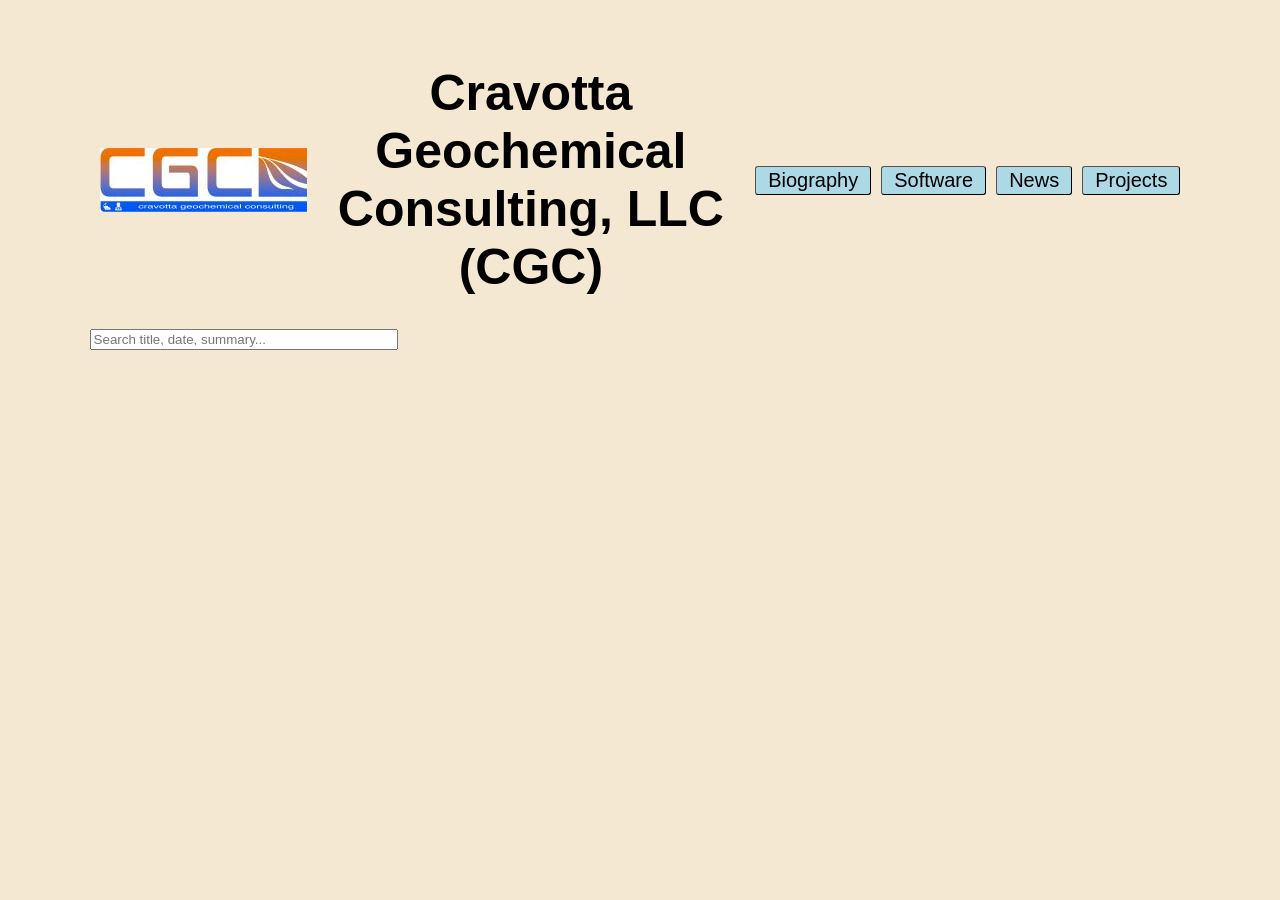
==== news.html @ f7ab7680 "Update news.html" ====
<!DOCTYPE html>
<html lang="en">
<head>
    <meta charset="UTF-8">
    <meta name="viewport" content="width=device-width, initial-scale=1.0">
    <title>News</title>
    <link rel="stylesheet" href="static/style.css">
    <script src="https://cdn.sheetjs.com/xlsx-latest/package/dist/xlsx.full.min.js"></script>
</head>

<body>
    <header class="header">
        <div>
            <h1 class="center title">Cravotta Geochemical Consulting, LLC (CGC)</h1>
        </div>
        <div class="pages">
            <a href="index.html" class="button">Biography</a>
            <a href="software.html" class="button">Software</a>
            <a href="news.html" class="button">News</a>
            <a href="projects.html" class="button">Projects</a>
        </div>
        <img src='static/logo.jpg' class="logo" alt="Logo">
    </header>

    <input
        type="text"
        id="search"
        placeholder="Search title, date, summary..."
        style="margin-bottom: 16px; width: 300px;"
    >
        <div id="container"></div>
    
    <script>
        let allRows = [];
        
        fetch("static/Cravotta_biblio.xlsx")
        .then(response => response.arrayBuffer())
        .then(data => {
            const workbook = XLSX.read(data, { type: "array" });

            const sheetName = "CGC_news";
            const sheet = workbook.Sheets[sheetName];

            allRows = XLSX.utils.sheet_to_json(sheet).filter(r => r.Title);
            console.log("Filtered rows:", allRows);
            render(allRows);
        });
        
        
        document.getElementById("search").addEventListener("input", function () {
            const words = this.value.toLowerCase().split(/\s+/).filter(Boolean);
        
            const filtered = allRows.filter(row => {
                const searchableText = `
                ${row.Title}
                ${row.Date}
                ${row.Keywords}
                ${row.Authors}
                ${row.Publisher}
                ${row.Link}
                `.toLowerCase();
        
                return words.every(word => searchableText.includes(word));
            });
        
            render(filtered);
        });
        
        
        function render(rows) {
            const container = document.getElementById("container");
            container.innerHTML = "";
        
            rows.forEach(row => {
                const card = document.createElement("div");
                card.className = "card";
        
                const title = document.createElement("div");
                title.className = "projecttitle";
                title.textContent = row.Title;
        
                const date = document.createElement("div");
                date.className = "date";
                date.textContent = row.Date;
        
                const summary = document.createElement("div");
                summary.className = "summary";
                summary.textContent = row.Summary;
        
                const authors = document.createElement("div");
                authors.className = "authors";
                authors.textContent = "Authors: " + row.Authors;
        
                const publisher = document.createElement("div");
                publisher.className = "publisher";
                publisher.textContent = "By: " + row.Publisher;

                const link = document.createElement("a");
                link.className = "link";
                link.href = row.Link;
                link.textContent = "Read more";
                link.target = "_blank";
        
                card.appendChild(title);
                card.appendChild(date);
                card.appendChild(summary);
                card.appendChild(authors);
                card.appendChild(publisher);
                card.appendChild(link);
        
                container.appendChild(card);
            });
        }
    </script>


</body>
---- static/style.css ----
.center {
  margin:auto;
  text-align: center;
}

.pages {
  margin:auto;
  text-align: center;
}

body{
  margin-top: 5%;
  background-color: rgb(244, 232, 210);
  margin-left: 7%;
  margin-right: 7%;
  font-family: Public Sans Web, -apple-system, BlinkMacSystemFont, Segoe UI, Roboto, Helvetica, Arial, sans-serif, Apple Color Emoji, Segoe UI Emoji, Segoe UI Symbol;

}


.header {
  display: grid;
  grid-template-columns: auto 1fr auto; /* logo | title | buttons */
  grid-template-rows: auto;
  align-items: center;
  gap: 10px;
  margin: 0 auto;
  margin-bottom: 3%;
  padding: 0 10px;
}

/* ----- Logo ----- */
.logo {
  grid-column: 1;
  grid-row: 1;
  max-height: 120px;        /* large screens */
  width: auto;
}

/* ----- Title ----- */
.title {
  grid-column: 2;
  grid-row: 1;
  font-size: clamp(24px, 5vw, 50px); /* scales with screen */
  font-weight: bold;
  max-width: 600px;          /* prevents overflowing */
  margin: 0 auto;
  text-align: center;
  word-break: break-word;     /* wrap long titles */
}

/* ----- Buttons ----- */
.pages {
  grid-column: 3;
  grid-row: 1;
  display: flex;
  gap: 10px;
  justify-content: flex-end;
}


a.button {
  padding: 2px 12px;
  border: 1px outset buttonborder;
  border-radius: 3px;
  color: buttontext;
  background-color: buttonface;
  text-decoration: none;
  font-size: 20px;
  /* margin-left: .5%;
  margin-right: .5%; */
  background-color: lightblue;
  font-family: Public Sans Web, -apple-system, BlinkMacSystemFont, Segoe UI, Roboto, Helvetica, Arial, sans-serif, Apple Color Emoji, Segoe UI Emoji, Segoe UI Symbol;

}

a.button:hover {
  color: black;
  background-color: rgb(104, 149, 163);
  border-color: rgb(104, 149, 163);
  transition: 0.35s;
}


.profile {
  width: 75%;
  margin-top: 5%;
}

.twosections {
  display: flex;
}

#col1 {
  flex: 1;
  align-items: center;
}

#col2 {
  flex: 3;
}

.bottom {
  margin-left: 10%;
}



.card {
  /* border: 1px solid #ccc; */
  padding: 40px;
  margin-bottom: 0px;
  max-width: 1000px;
  align-items: center;
}

.projecttitle {
  font-size: 30px;
  font-weight: 600;
}

.date {
  color: #666;
  font-size: 0.9em;
}

.summary {
  margin-top: 8px;
  margin-bottom: 8px;
}

.authors {
  font-size: 1em;
  color: #666;
  margin-bottom: 8px;
}

.publisher {
  font-size: 1em;
  color: #666;
  margin-bottom: 8px;
}

.link {
  font-size: 1em;
  color: #666;
  margin-bottom: 8px;
}



.topic {
  font-size: 30px;
  font-weight: 600;
}

.year {
  color: #666;
  font-size: 0.9em;
}

.role {
  font-size: 1em;
  color: #666;
  margin-bottom: 8px;
}

.client {
  font-size: 1em;
  color: #666;
  margin-bottom: 8px;
}


/* ----- Responsive for Small Screens ----- */
@media (max-width: 768px) {
  .header {
    grid-template-columns: 1fr;  /* single column */
    grid-template-rows: auto auto auto;
    text-align: center;
  }

  .logo {
    grid-column: 1;
    grid-row: 1;
    max-height: 80px;          /* shrink logo on mobile */
    margin: 0 auto;
  }

  .title {
    grid-column: 1;
    grid-row: 2;
    font-size: clamp(20px, 8vw, 40px); /* smaller max for mobile */
  }

  .pages {
    grid-column: 1;
    grid-row: 3;
    justify-content: center;    /* center buttons */
  }
}
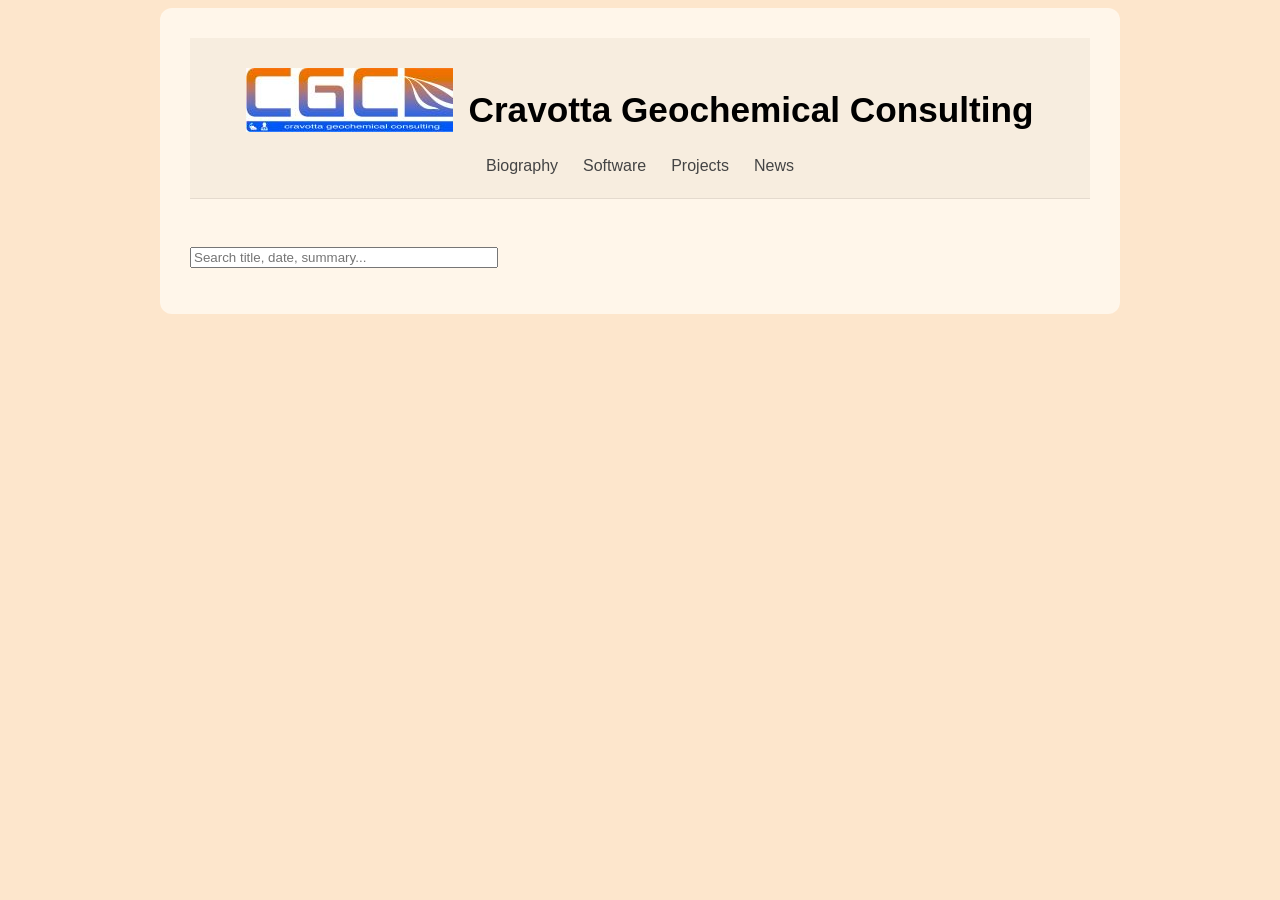
==== commit b69f1199: "style updates" ====
--- a/news.html
+++ b/news.html
@@ -8,110 +8,106 @@
     <script src="https://cdn.sheetjs.com/xlsx-latest/package/dist/xlsx.full.min.js"></script>
 </head>
 
-<body>
-    <header class="header">
-        <div>
-            <h1 class="center title">Cravotta Geochemical Consulting, LLC (CGC)</h1>
-        </div>
-        <div class="pages">
-            <a href="index.html" class="button">Biography</a>
-            <a href="software.html" class="button">Software</a>
-            <a href="news.html" class="button">News</a>
-            <a href="projects.html" class="button">Projects</a>
-        </div>
-        <img src='static/logo.jpg' class="logo" alt="Logo">
-    </header>
+<main>
+    <body>
+        <header class="header">
+            <div class="title-area">
+                <img src="static/logo.jpg" class="logo">
+                <h1>Cravotta Geochemical Consulting</h1>
+            </div>
+        
+            <nav>
+                <a href="index.html">Biography</a>
+                <a href="software.html">Software</a>
+                <a href="projects.html">Projects</a>
+                <a href="news.html">News</a>
+            </nav>
+        </header>
 
-    <input
-        type="text"
-        id="search"
-        placeholder="Search title, date, summary..."
-        style="margin-bottom: 16px; width: 300px;"
-    >
-        <div id="container"></div>
-    
-    <script>
-        let allRows = [];
+        <input
+            type="text"
+            id="search"
+            placeholder="Search title, date, summary..."
+            style="margin-bottom: 16px; width: 300px;"
+        >
+            <div id="container"></div>
         
-        fetch("static/Cravotta_biblio.xlsx")
-        .then(response => response.arrayBuffer())
-        .then(data => {
-            const workbook = XLSX.read(data, { type: "array" });
+        <script>
+            let allRows = [];
+            
+            fetch("static/Cravotta_biblio.xlsx")
+            .then(response => response.arrayBuffer())
+            .then(data => {
+                const workbook = XLSX.read(data, { type: "array" });
 
-            const sheetName = "CGC_news";
-            const sheet = workbook.Sheets[sheetName];
+                // choose sheet by name
+                const sheetName = "CGC_news";   // ← change this to your sheet tab name
+                const sheet = workbook.Sheets[sheetName];
 
-            allRows = XLSX.utils.sheet_to_json(sheet).filter(r => r.Title);
-            console.log("Filtered rows:", allRows);
-            render(allRows);
-        });
-        
-        
-        document.getElementById("search").addEventListener("input", function () {
-            const words = this.value.toLowerCase().split(/\s+/).filter(Boolean);
-        
-            const filtered = allRows.filter(row => {
-                const searchableText = `
-                ${row.Title}
-                ${row.Date}
-                ${row.Keywords}
-                ${row.Authors}
-                ${row.Publisher}
-                ${row.Link}
-                `.toLowerCase();
-        
-                return words.every(word => searchableText.includes(word));
+                allRows = XLSX.utils.sheet_to_json(sheet).filter(r => r.Title);
+
+                render(allRows);
             });
-        
-            render(filtered);
-        });
-        
-        
-        function render(rows) {
-            const container = document.getElementById("container");
-            container.innerHTML = "";
-        
-            rows.forEach(row => {
-                const card = document.createElement("div");
-                card.className = "card";
-        
-                const title = document.createElement("div");
-                title.className = "projecttitle";
-                title.textContent = row.Title;
-        
-                const date = document.createElement("div");
-                date.className = "date";
-                date.textContent = row.Date;
-        
-                const summary = document.createElement("div");
-                summary.className = "summary";
-                summary.textContent = row.Summary;
-        
-                const authors = document.createElement("div");
-                authors.className = "authors";
-                authors.textContent = "Authors: " + row.Authors;
-        
-                const publisher = document.createElement("div");
-                publisher.className = "publisher";
-                publisher.textContent = "By: " + row.Publisher;
-
-                const link = document.createElement("a");
-                link.className = "link";
-                link.href = row.Link;
-                link.textContent = "Read more";
-                link.target = "_blank";
-        
-                card.appendChild(title);
-                card.appendChild(date);
-                card.appendChild(summary);
-                card.appendChild(authors);
-                card.appendChild(publisher);
-                card.appendChild(link);
-        
-                container.appendChild(card);
+            
+            
+            document.getElementById("search").addEventListener("input", function () {
+                const words = this.value.toLowerCase().split(/\s+/).filter(Boolean);
+            
+                const filtered = allRows.filter(row => {
+                    const searchableText = `
+                    ${row.Title}
+                    ${row.Date}
+                    ${row.Keywords}
+                    ${row.Authors}
+                    ${row.Publisher}
+                    `.toLowerCase();
+            
+                    return words.every(word => searchableText.includes(word));
+                });
+            
+                render(filtered);
             });
-        }
-    </script>
+            
+            
+            function render(rows) {
+                const container = document.getElementById("container");
+                container.innerHTML = "";
+            
+                rows.forEach(row => {
+                    const card = document.createElement("div");
+                    card.className = "card";
+            
+                    const title = document.createElement("div");
+                    title.className = "title";
+                    title.textContent = row.Title;
+            
+                    const date = document.createElement("div");
+                    date.className = "date";
+                    date.textContent = row.Date;
+            
+                    const summary = document.createElement("div");
+                    summary.className = "summary";
+                    summary.textContent = row.Summary;
+            
+                    const authors = document.createElement("div");
+                    authors.className = "authors";
+                    authors.textContent = "Authors: " + row.Authors;
+            
+                    const publisher = document.createElement("div");
+                    publisher.className = "publisher";
+                    publisher.textContent = "By: " + row.Publisher;
+            
+                    card.appendChild(title);
+                    card.appendChild(date);
+                    card.appendChild(summary);
+                    card.appendChild(authors);
+                    card.appendChild(publisher);
+            
+                    container.appendChild(card);
+                });
+            }
+        </script>
 
 
-</body>
+    </body>
+</main>
--- a/static/style.css
+++ b/static/style.css
@@ -7,34 +7,81 @@
   margin:auto;
   text-align: center;
 }
-
-body{
-  margin-top: 5%;
-  background-color: rgb(244, 232, 210);
-  margin-left: 7%;
-  margin-right: 7%;
-  font-family: Public Sans Web, -apple-system, BlinkMacSystemFont, Segoe UI, Roboto, Helvetica, Arial, sans-serif, Apple Color Emoji, Segoe UI Emoji, Segoe UI Symbol;
-
+body {
+  font-family:
+      -apple-system,
+      BlinkMacSystemFont,
+      "Segoe UI",
+      Roboto,
+      Helvetica,
+      Arial,
+      sans-serif;
+
+  line-height: 1.6;
+  background-color: #fde6cc;
+}
+
+h1 {
+  font-size: 2.2rem;
+  margin-bottom: 5px;
+}
+
+h2 {
+  margin-top: 40px;
+}
+
+nav {
+  margin-top: 10px;
+  display: flex;
+  gap: 25px;
+}
+
+nav a {
+  text-decoration: none;
+  font-weight: 500;
+  color: #444;
+}
+
+nav a:hover {
+  color: #cc6600;
 }
 
 
 .header {
-  display: grid;
-  grid-template-columns: auto 1fr auto; /* logo | title | buttons */
-  grid-template-rows: auto;
+  display: flex;
   align-items: center;
-  gap: 10px;
-  margin: 0 auto;
-  margin-bottom: 3%;
-  padding: 0 10px;
+  justify-content: space-between;
+  flex-direction: column;
+  padding: 20px 40px;
+  background-color: #f7eddf;
+  border-bottom: 1px solid rgba(0,0,0,0.08);
+  margin-bottom: 5%;
+}
+
+.title-area {
+  display: flex;
+  align-items: center;
+  gap: 15px;
+}
+
+.title-area h1 {
+  white-space: nowrap;
 }
 
 /* ----- Logo ----- */
 .logo {
   grid-column: 1;
   grid-row: 1;
-  max-height: 120px;        /* large screens */
+  max-height: 120px; 
   width: auto;
+}
+
+main {
+  max-width: 900px;
+  margin: auto;
+  padding: 30px;
+  background-color: #fff6ea;
+  border-radius: 12px;
 }
 
 /* ----- Title ----- */
@@ -82,42 +129,51 @@
 }
 
 
-.profile {
-  width: 75%;
-  margin-top: 5%;
-}
-
-.twosections {
-  display: flex;
-}
-
-#col1 {
-  flex: 1;
-  align-items: center;
-}
-
-#col2 {
-  flex: 3;
-}
-
-.bottom {
-  margin-left: 10%;
+.bio-layout {
+  display: flex;
+  gap: 40px;
+  align-items: flex-start;
+}
+
+.profile-sidebar {
+  width: 340px;
+  text-align: center;
+}
+
+.profile-photo {
+  width: 100%;
+  border-radius: 10px;
+}
+
+.profile-links {
+  margin-top: 15px;
+  display: flex;
+  flex-direction: column;
+  gap: 8px;
+}
+
+.profile-links a {
+  text-decoration: none;
+  font-weight: 500;
+  color: #cc6600;
+}
+
+.bio-text {
+  max-width: 650px;
 }
 
 
 
 .card {
-  /* border: 1px solid #ccc; */
-  padding: 40px;
-  margin-bottom: 0px;
-  max-width: 1000px;
-  align-items: center;
-}
-
-.projecttitle {
-  font-size: 30px;
-  font-weight: 600;
-}
+  background: white;
+  border-radius: 12px;
+  padding: 20px;
+  margin-bottom: 20px;
+  box-shadow: 0 3px 8px rgba(0,0,0,0.05);
+}
+
+
+
 
 .date {
   color: #666;
@@ -141,61 +197,32 @@
   margin-bottom: 8px;
 }
 
-.link {
-  font-size: 1em;
-  color: #666;
-  margin-bottom: 8px;
-}
-
-
-
-.topic {
-  font-size: 30px;
-  font-weight: 600;
-}
-
-.year {
-  color: #666;
-  font-size: 0.9em;
-}
-
-.role {
-  font-size: 1em;
-  color: #666;
-  margin-bottom: 8px;
-}
-
-.client {
-  font-size: 1em;
-  color: #666;
-  margin-bottom: 8px;
-}
-
-
 /* ----- Responsive for Small Screens ----- */
-@media (max-width: 768px) {
+@media (max-width: 700px) {
+
   .header {
-    grid-template-columns: 1fr;  /* single column */
-    grid-template-rows: auto auto auto;
-    text-align: center;
-  }
-
-  .logo {
-    grid-column: 1;
-    grid-row: 1;
-    max-height: 80px;          /* shrink logo on mobile */
-    margin: 0 auto;
-  }
-
-  .title {
-    grid-column: 1;
-    grid-row: 2;
-    font-size: clamp(20px, 8vw, 40px); /* smaller max for mobile */
-  }
-
-  .pages {
-    grid-column: 1;
-    grid-row: 3;
-    justify-content: center;    /* center buttons */
-  }
+      flex-direction: column;
+      align-items: flex-start;
+      gap: 10px;
+  }
+
+  nav {
+      display: flex;
+      flex-wrap: wrap;
+      gap: 10px;
+  }
+
+  .bio-layout {
+    flex-direction: column;
+    align-items: center;
+  }
+
+  .bio-text {
+      text-align: left;
+  }
+
+  .profile-sidebar {
+    width: 220px;
+}
+
 }
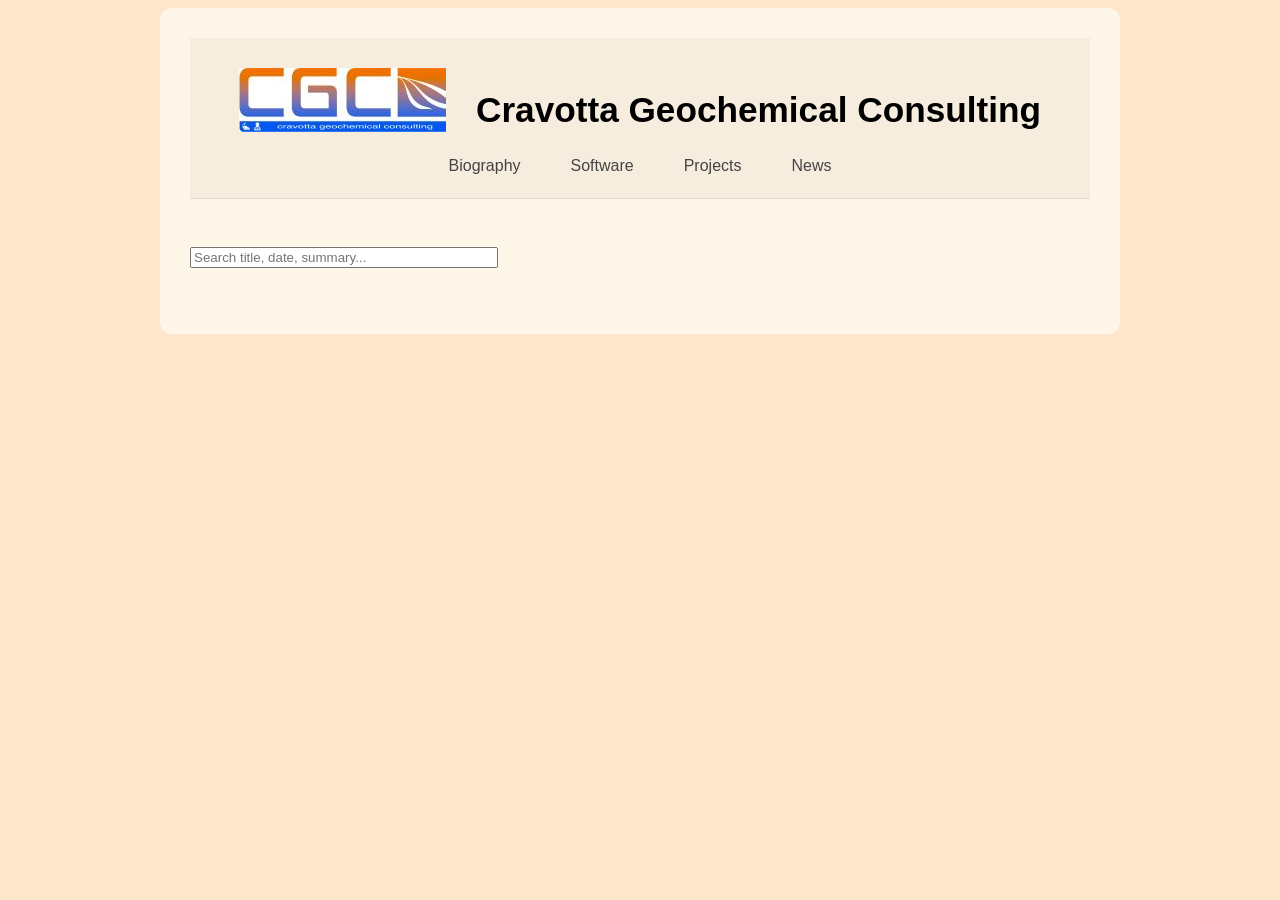
==== commit 2857879c: "news cards" ====
--- a/news.html
+++ b/news.html
@@ -75,10 +75,10 @@
             
                 rows.forEach(row => {
                     const card = document.createElement("div");
-                    card.className = "card";
+                    card.className = "newscard";
             
                     const title = document.createElement("div");
-                    title.className = "title";
+                    title.className = "newstitle";
                     title.textContent = row.Title;
             
                     const date = document.createElement("div");
--- a/static/style.css
+++ b/static/style.css
@@ -33,7 +33,7 @@
 nav {
   margin-top: 10px;
   display: flex;
-  gap: 25px;
+  gap: 50px;
 }
 
 nav a {
@@ -61,7 +61,7 @@
 .title-area {
   display: flex;
   align-items: center;
-  gap: 15px;
+  gap: 30px;
 }
 
 .title-area h1 {
@@ -174,27 +174,48 @@
 
 
 
+#container {
+  display: grid;
+  grid-template-columns: repeat(auto-fit, minmax(280px, 1fr));
+  gap: 18px;
+  margin-top: 20px;
+}
+
+.newscard {
+  background: white;
+  border-radius: 12px;
+  padding: 16px;
+  box-shadow: 0 3px 10px rgba(0,0,0,0.06);
+  display: flex;
+  flex-direction: column;
+  gap: 8px;
+  transition: transform 0.15s ease, box-shadow 0.15s ease;
+}
+
+.card:hover {
+  transform: translateY(-3px);
+  box-shadow: 0 6px 16px rgba(0,0,0,0.10);
+}
+
+.newstitle {
+  font-weight: 600;
+  font-size: 1.05rem;
+}
 
 .date {
-  color: #666;
-  font-size: 0.9em;
+  font-size: 0.85rem;
+  color: #777;
 }
 
 .summary {
-  margin-top: 8px;
-  margin-bottom: 8px;
-}
-
-.authors {
-  font-size: 1em;
-  color: #666;
-  margin-bottom: 8px;
-}
-
+  color: #333;
+  line-height: 1.4;
+}
+
+.authors,
 .publisher {
-  font-size: 1em;
-  color: #666;
-  margin-bottom: 8px;
+  font-size: 0.85rem;
+  color: #555;
 }
 
 /* ----- Responsive for Small Screens ----- */
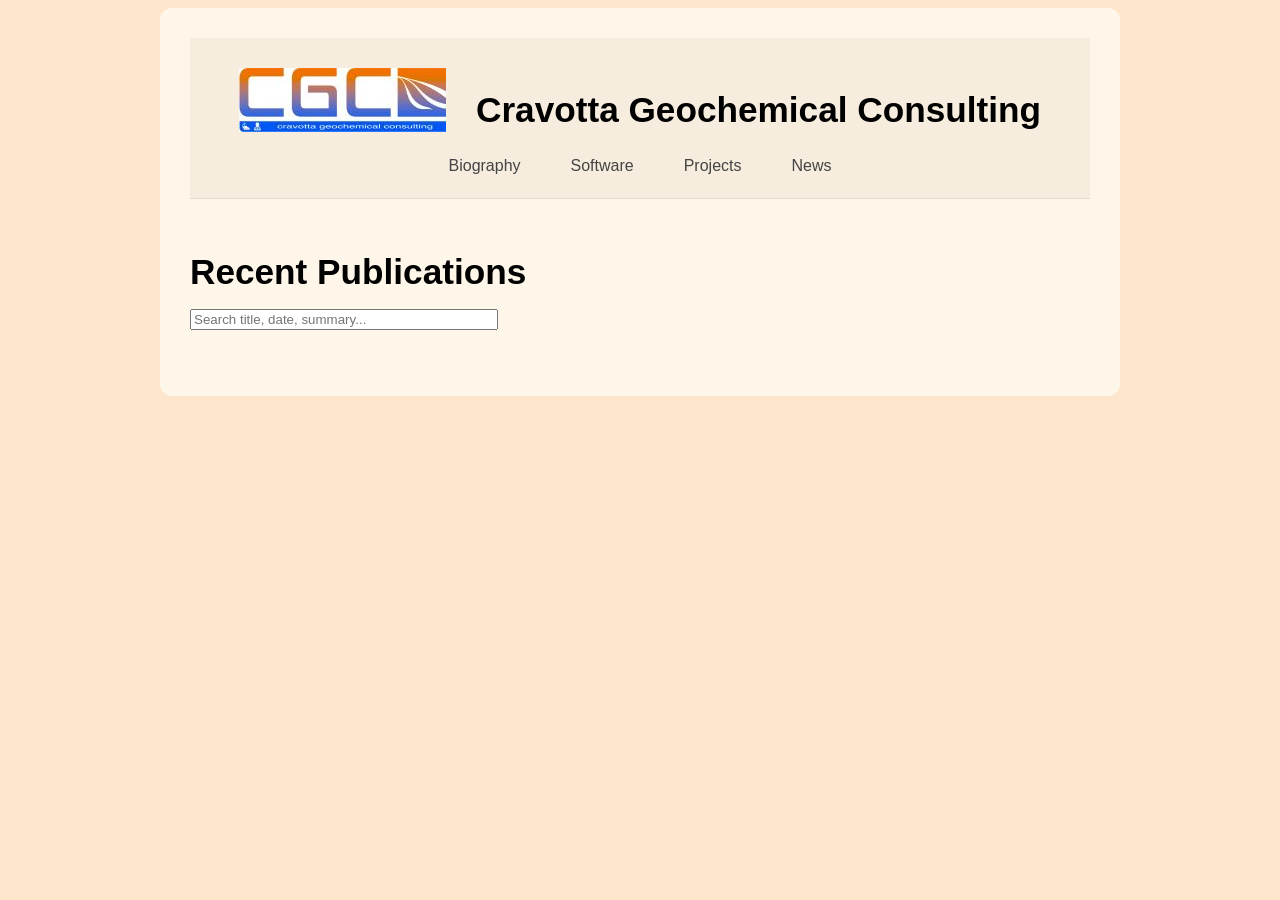
==== commit 5e3ffe0f: "keywords to projects" ====
--- a/news.html
+++ b/news.html
@@ -3,7 +3,7 @@
 <head>
     <meta charset="UTF-8">
     <meta name="viewport" content="width=device-width, initial-scale=1.0">
-    <title>News</title>
+    <title>CGC</title>
     <link rel="stylesheet" href="static/style.css">
     <script src="https://cdn.sheetjs.com/xlsx-latest/package/dist/xlsx.full.min.js"></script>
 </head>
@@ -23,6 +23,8 @@
                 <a href="news.html">News</a>
             </nav>
         </header>
+
+        <h1>Recent Publications</h1>
 
         <input
             type="text"
@@ -60,6 +62,7 @@
                     ${row.Keywords}
                     ${row.Authors}
                     ${row.Publisher}
+                    ${row.Link}
                     `.toLowerCase();
             
                     return words.every(word => searchableText.includes(word));
@@ -88,6 +91,10 @@
                     const summary = document.createElement("div");
                     summary.className = "summary";
                     summary.textContent = row.Summary;
+
+                    const keywords = document.createElement("div");
+                    keywords.className = "keywords";
+                    keywords.textContent = "Keywords: " + row.Keywords;
             
                     const authors = document.createElement("div");
                     authors.className = "authors";
@@ -96,12 +103,19 @@
                     const publisher = document.createElement("div");
                     publisher.className = "publisher";
                     publisher.textContent = "By: " + row.Publisher;
+
+                    const link = document.createElement("a");
+                    link.className = "newslink";
+                    link.href = row.Link;
+                    link.textContent = "Read more";
+                    link.target = "_blank";
             
                     card.appendChild(title);
                     card.appendChild(date);
                     card.appendChild(summary);
                     card.appendChild(authors);
                     card.appendChild(publisher);
+                    card.appendChild(link);
             
                     container.appendChild(card);
                 });
--- a/static/style.css
+++ b/static/style.css
@@ -192,9 +192,20 @@
   transition: transform 0.15s ease, box-shadow 0.15s ease;
 }
 
-.card:hover {
+.newscard:hover {
   transform: translateY(-3px);
   box-shadow: 0 6px 16px rgba(0,0,0,0.10);
+}
+
+.newslink {
+  margin-top: auto;
+  text-decoration: none;
+  font-weight: 500;
+  color: #cc6600;
+}
+
+.newslink:hover {
+  text-decoration: underline;
 }
 
 .newstitle {
@@ -212,8 +223,48 @@
   line-height: 1.4;
 }
 
+.keywords,
 .authors,
 .publisher {
+  font-size: 0.85rem;
+  color: #555;
+}
+
+#projectcontatiner {
+  display: grid;
+  grid-template-columns: repeat(auto-fit, minmax(280px, 1fr));
+  gap: 18px;
+  margin-top: 20px;
+}
+
+.projectscard {
+  background: white;
+  border-radius: 12px;
+  padding: 16px;
+  box-shadow: 0 3px 10px rgba(0,0,0,0.06);
+  display: flex;
+  flex-direction: column;
+  gap: 8px;
+  transition: transform 0.15s ease, box-shadow 0.15s ease;
+}
+
+.projectscard:hover {
+  transform: translateY(-3px);
+  box-shadow: 0 6px 16px rgba(0,0,0,0.10);
+}
+
+.topic {
+  font-weight: 600;
+  font-size: 1.05rem;
+}
+
+.year {
+  font-size: 0.85rem;
+  color: #777;
+}
+
+.role,
+.client {
   font-size: 0.85rem;
   color: #555;
 }
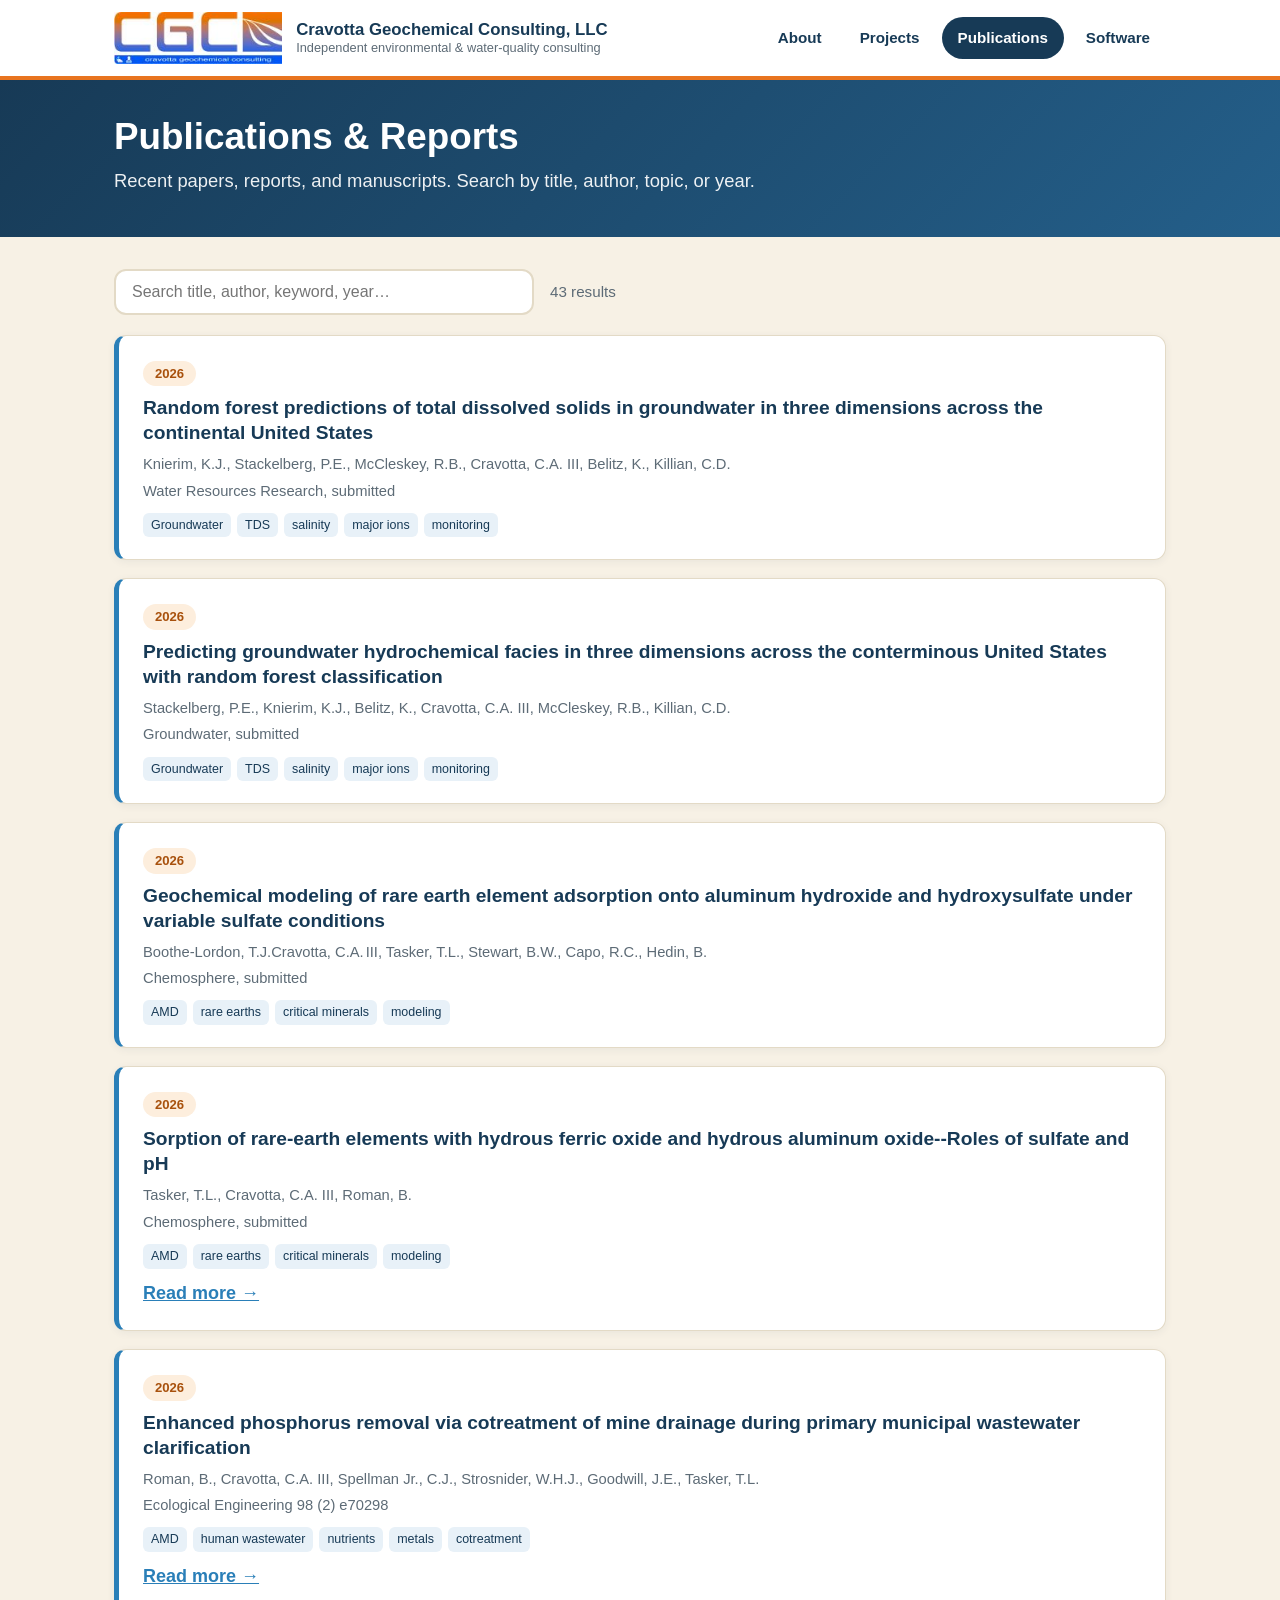
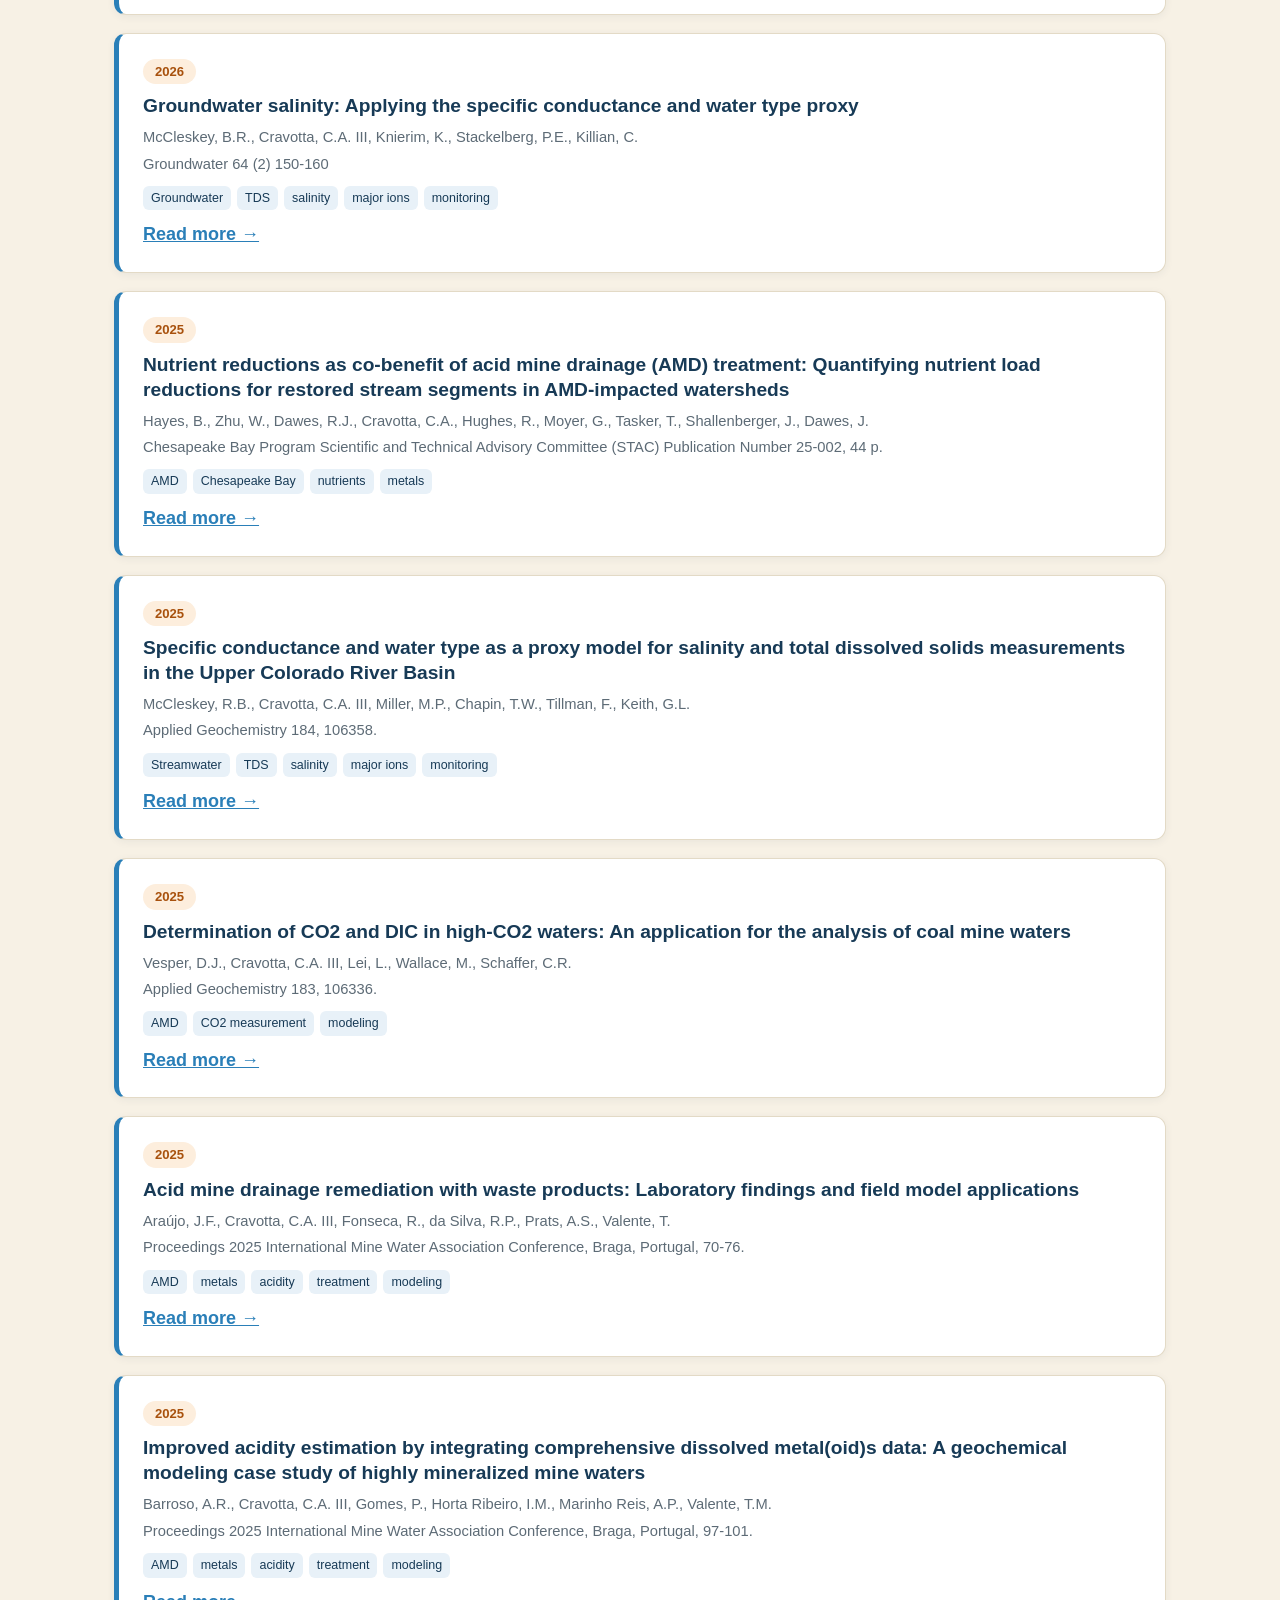
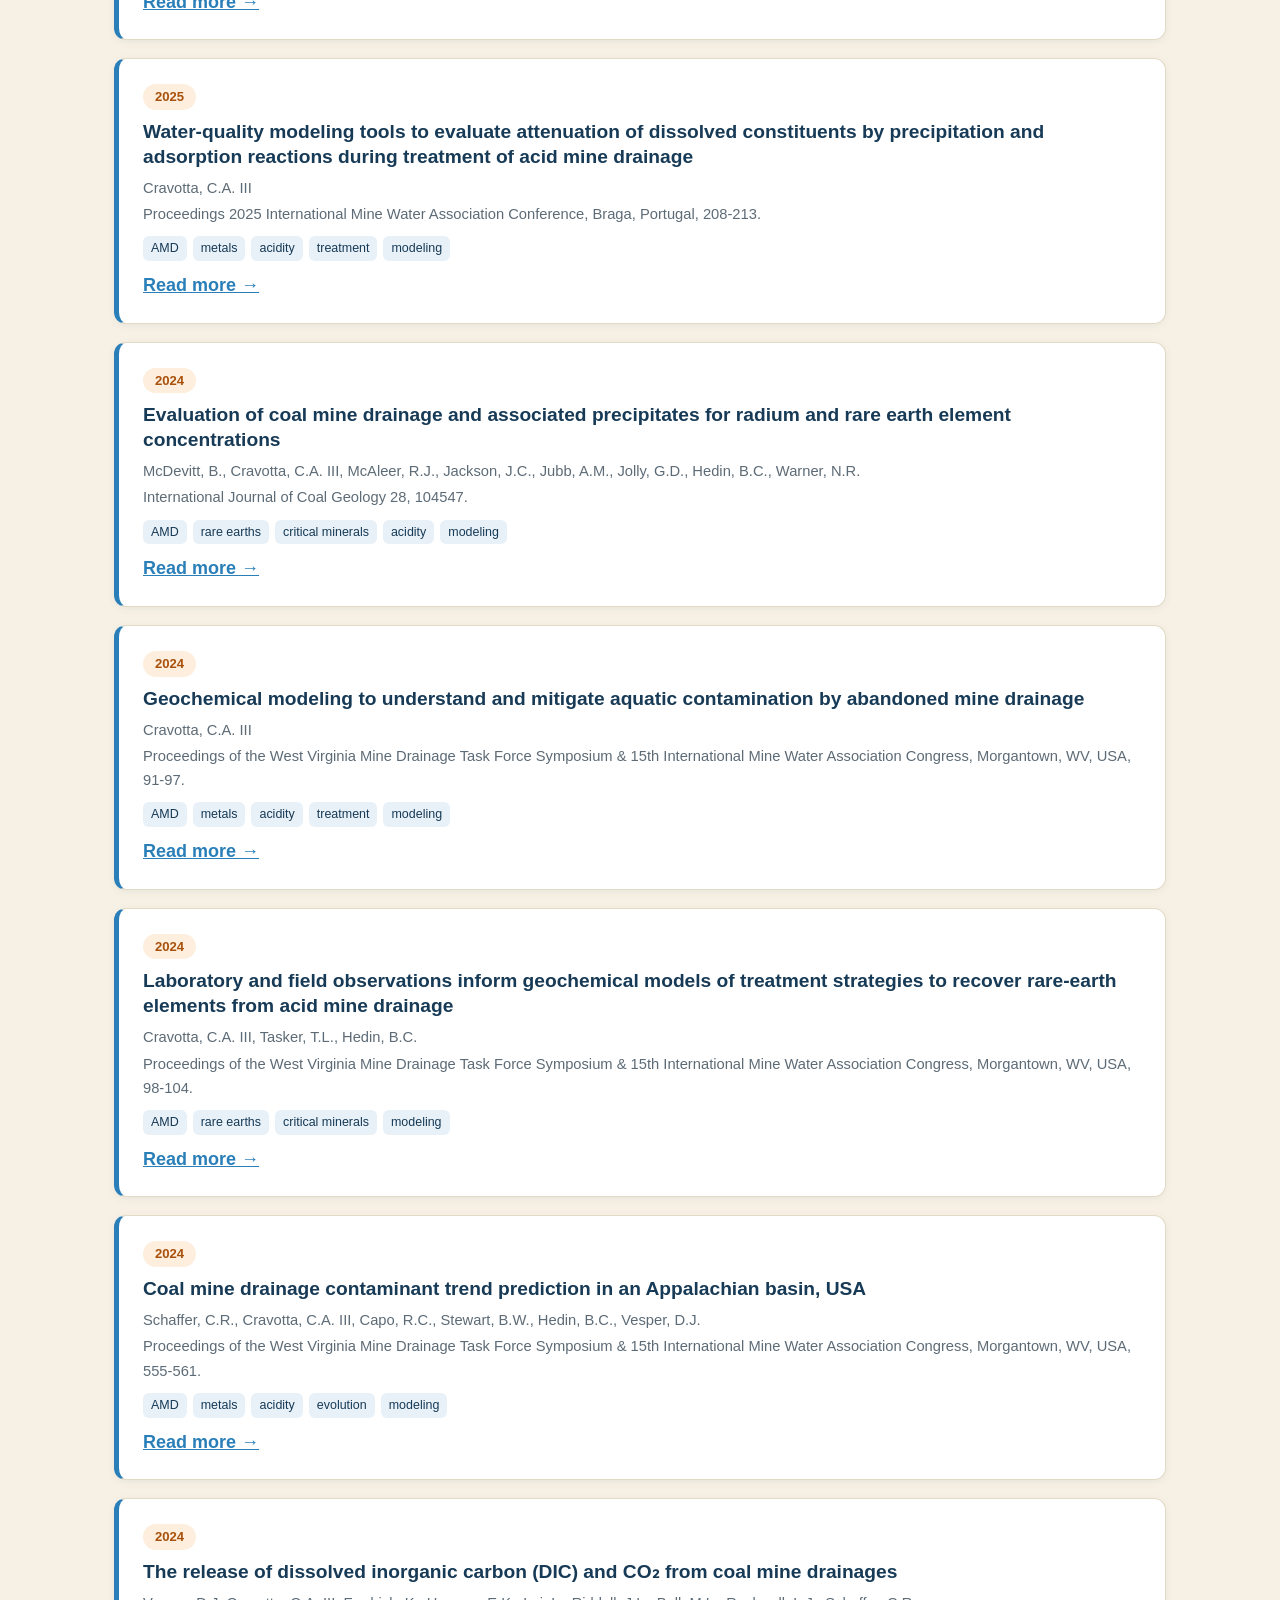
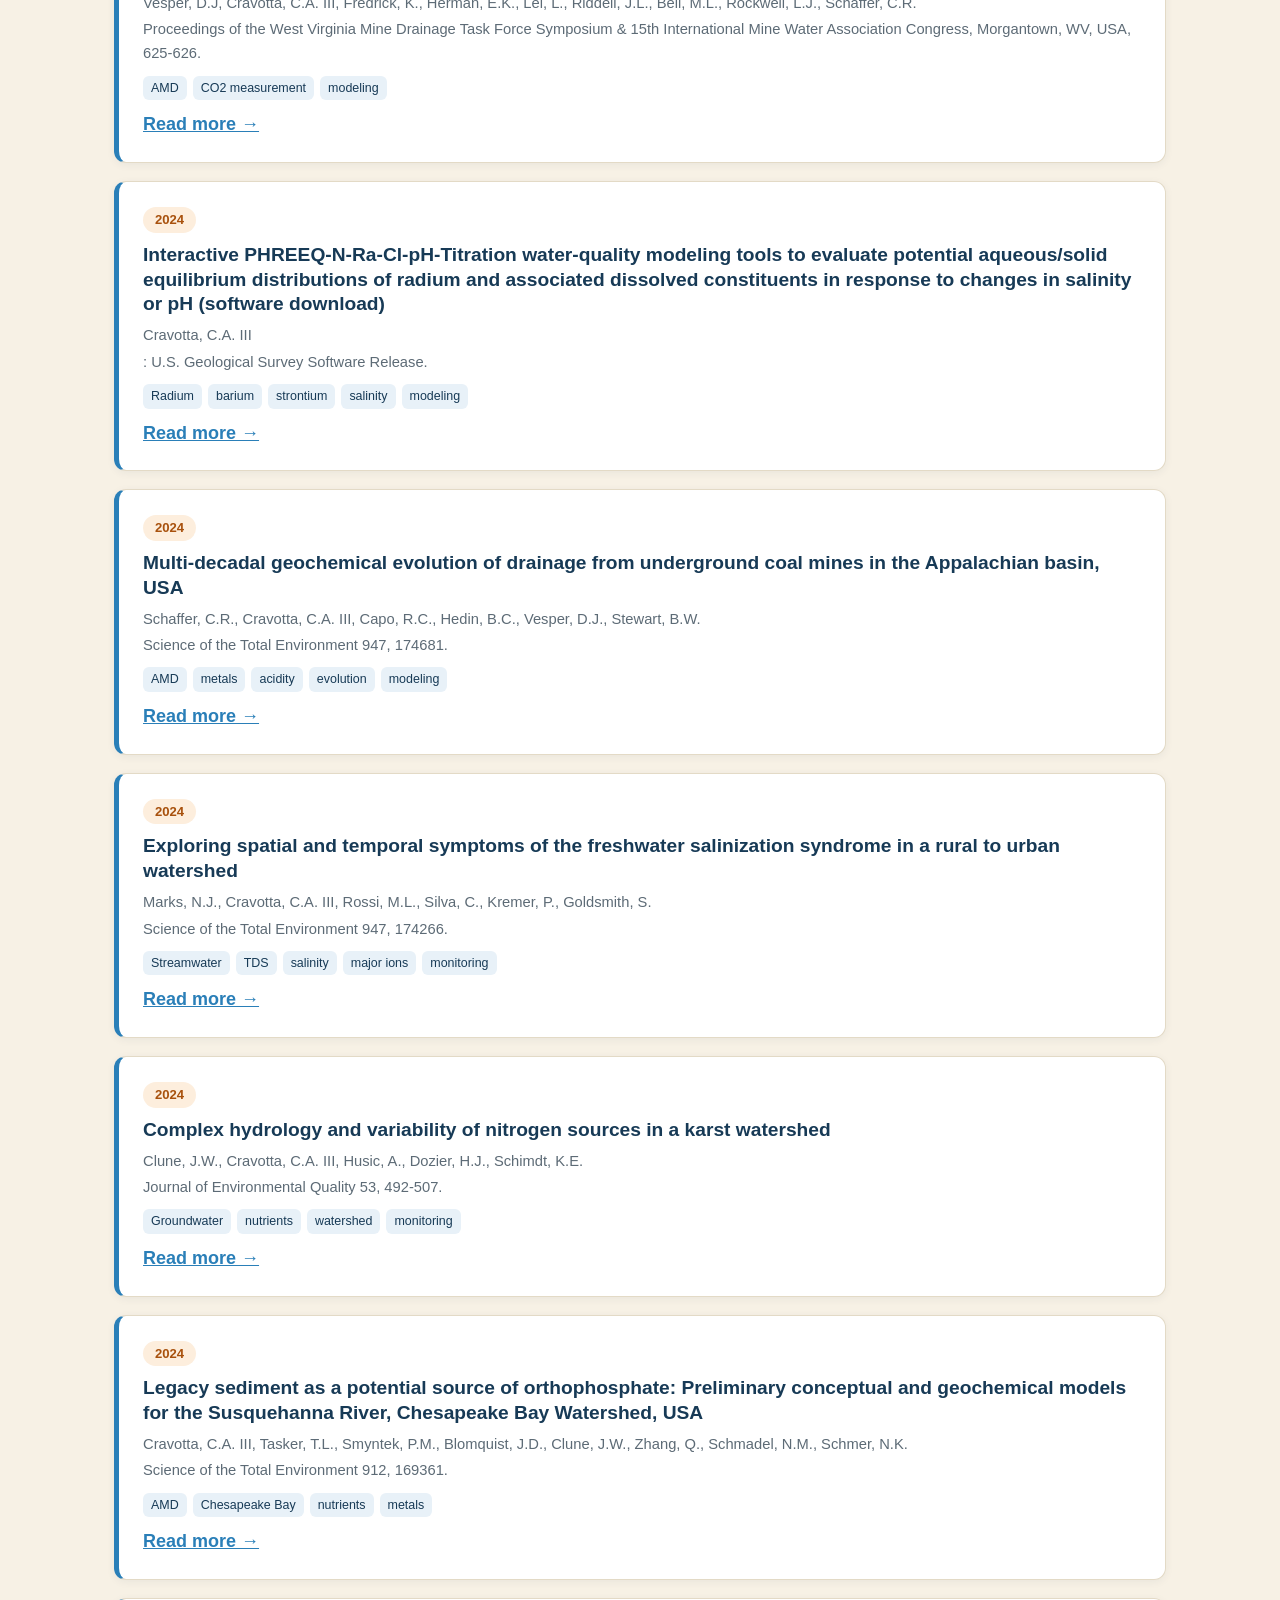
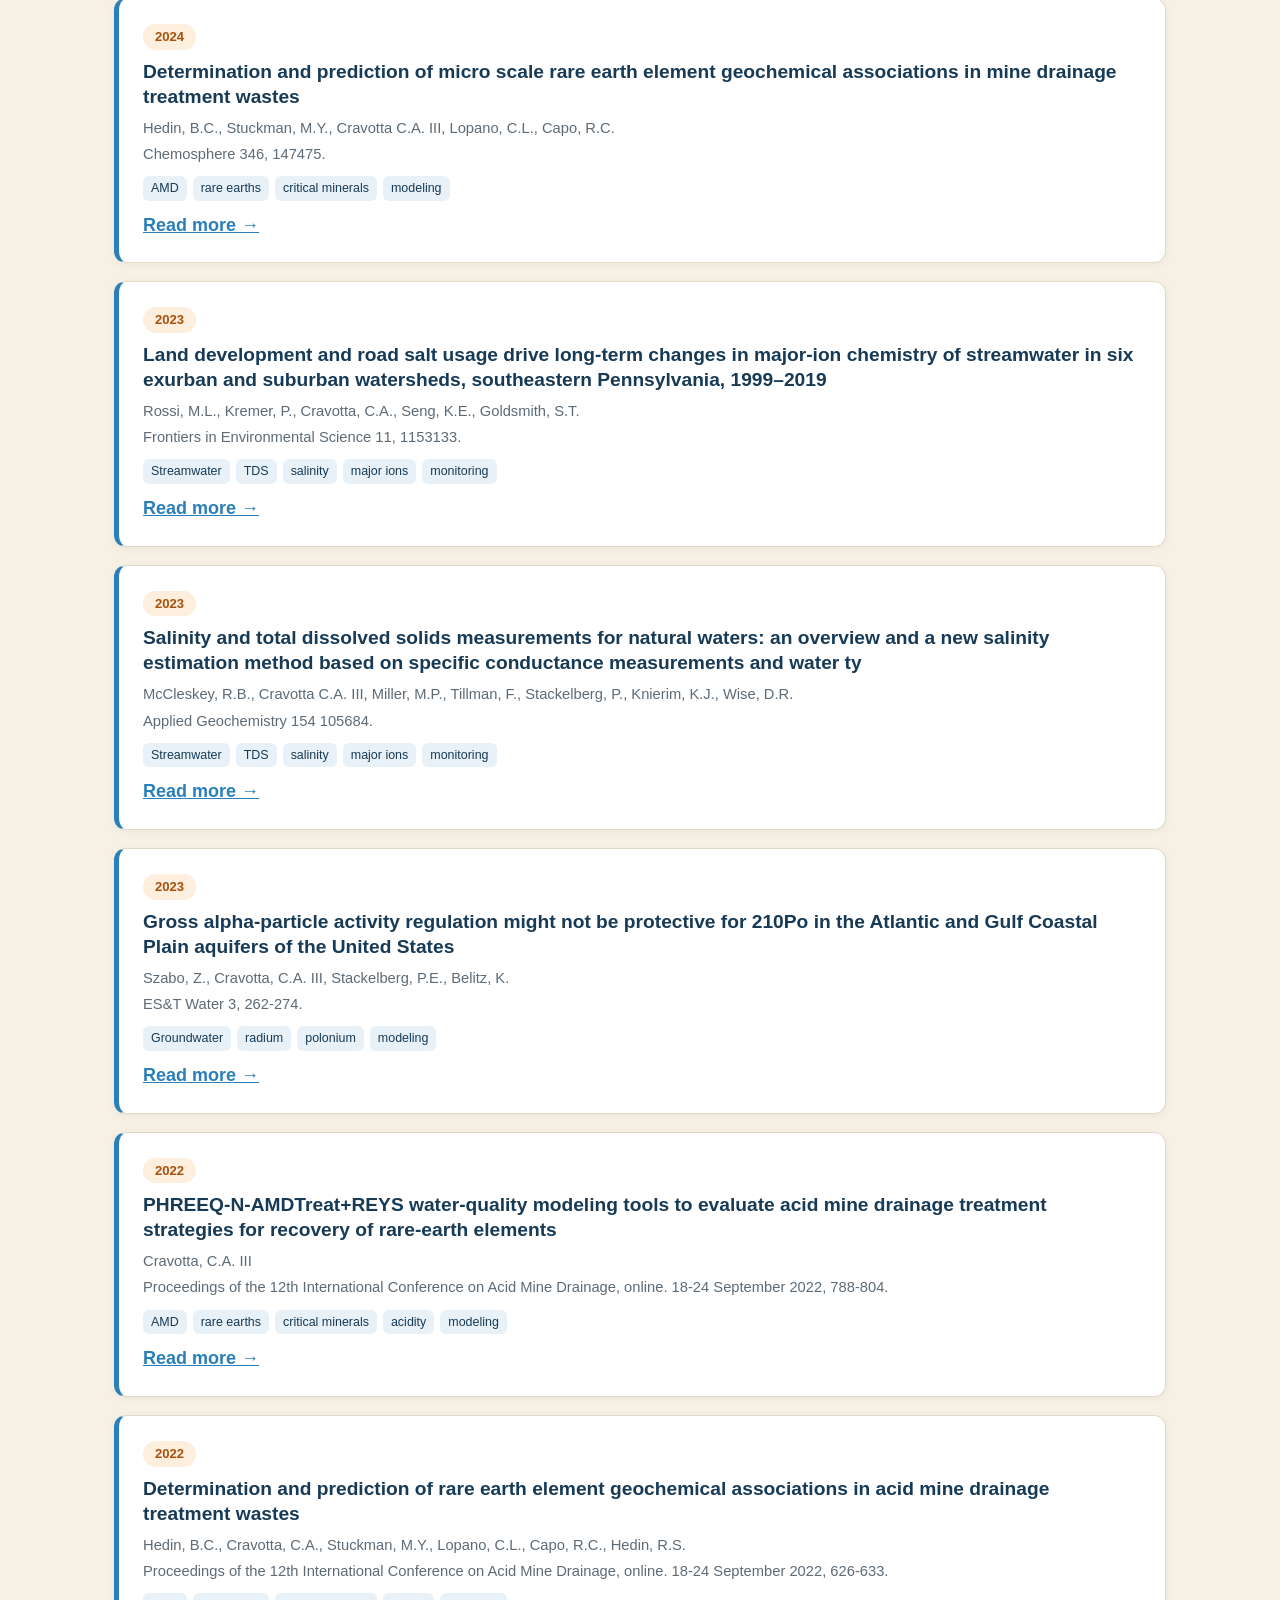
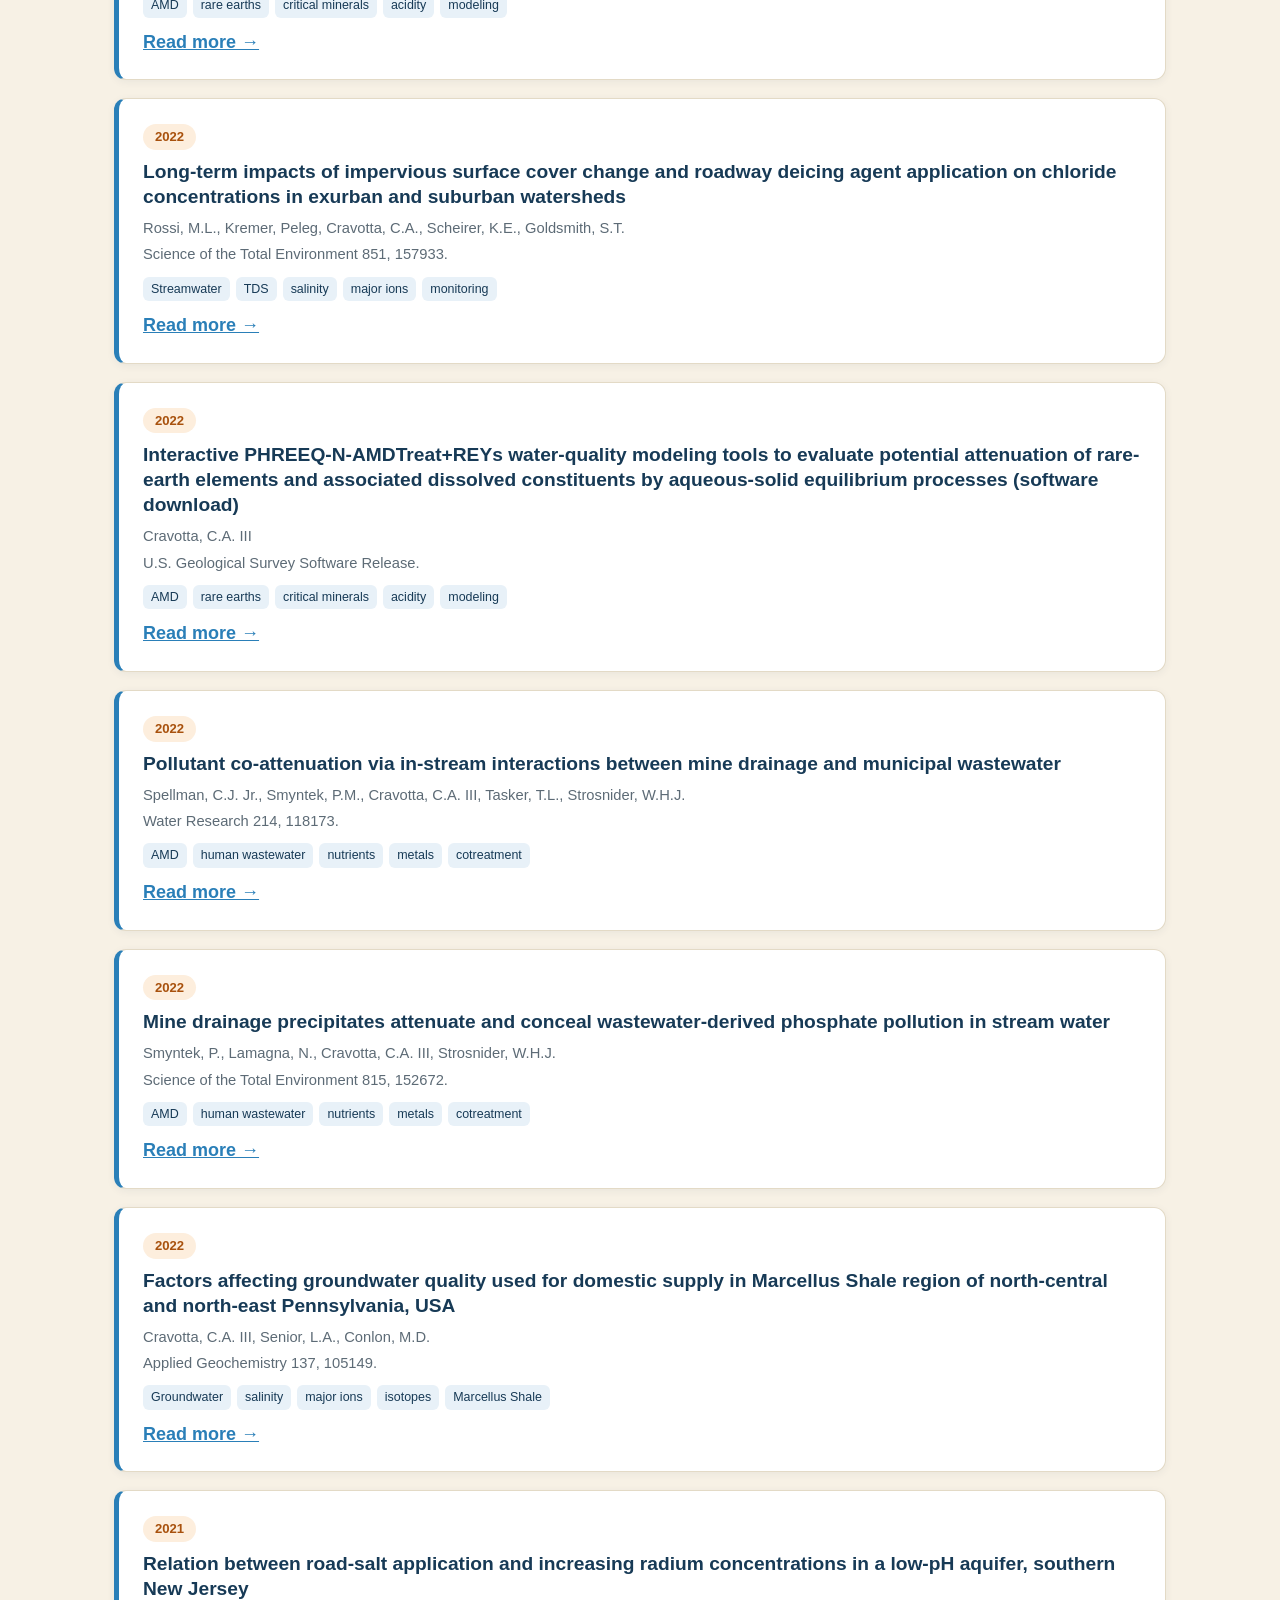
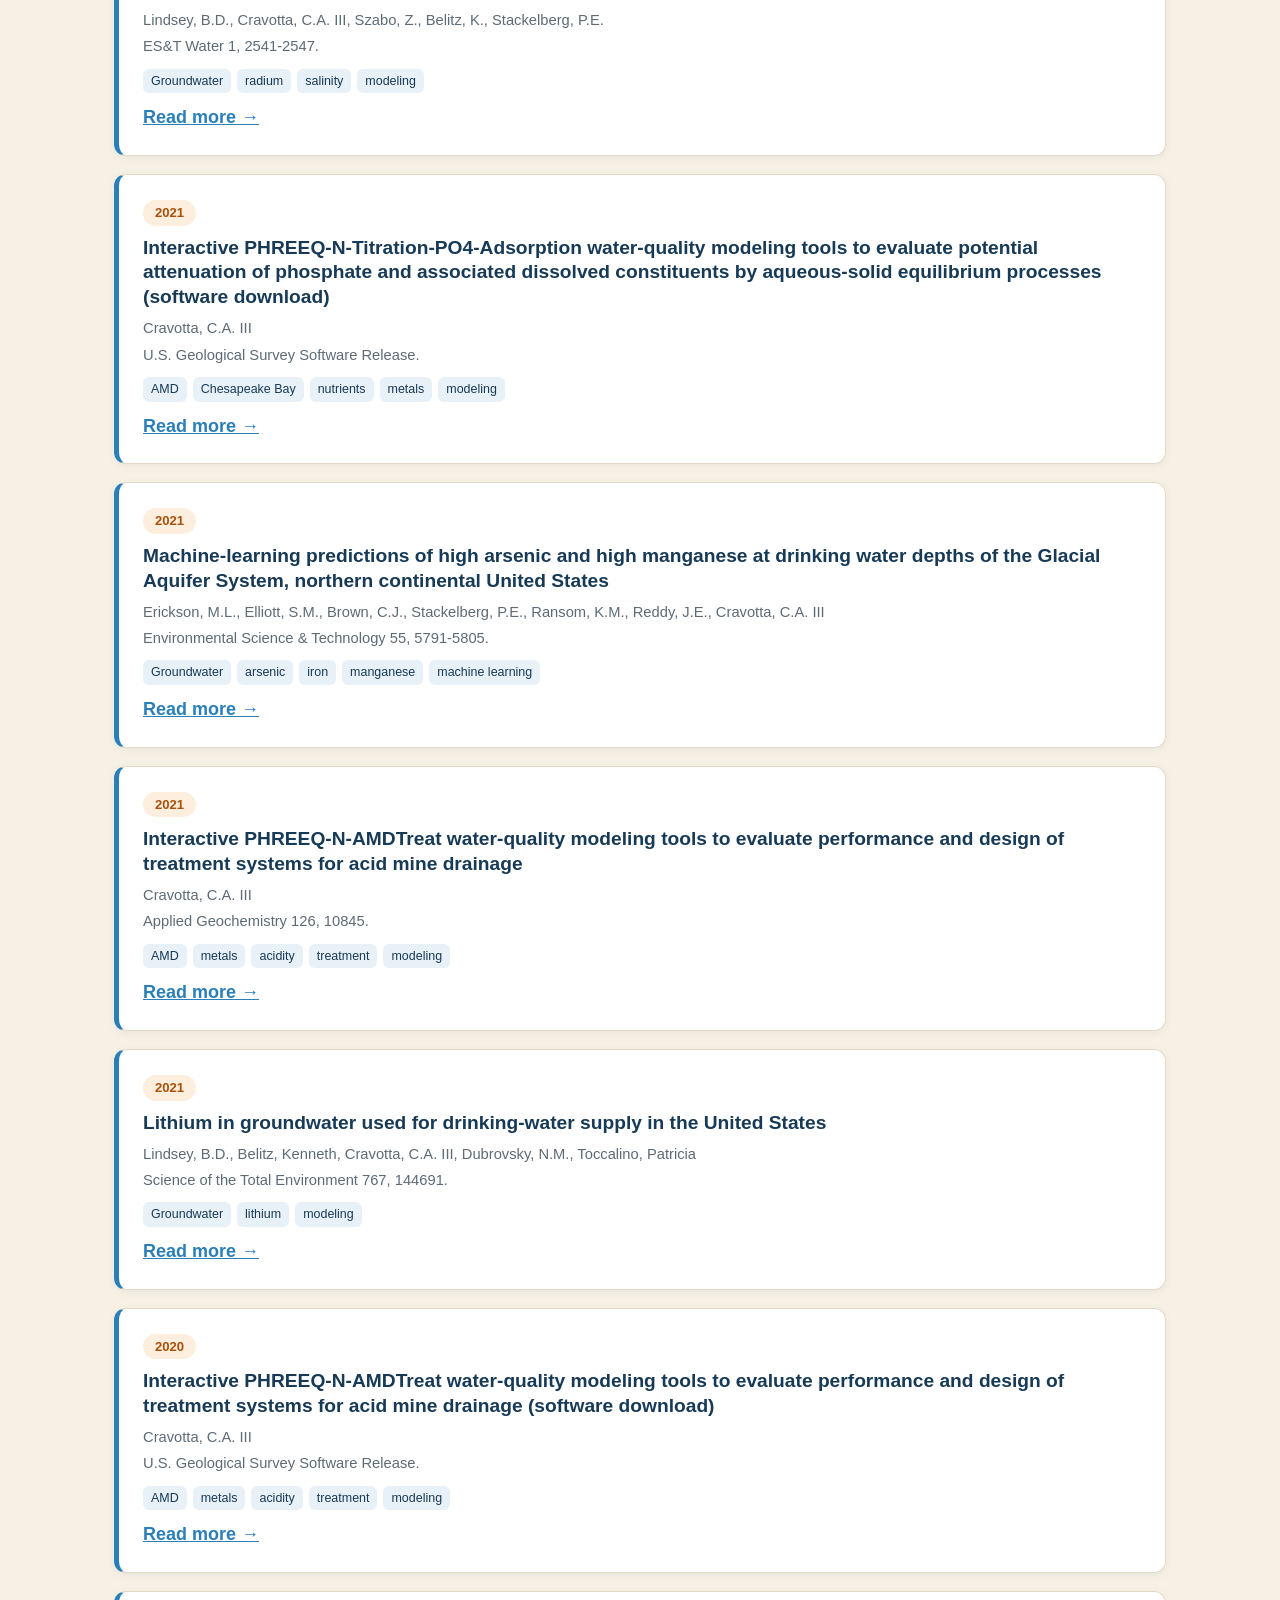
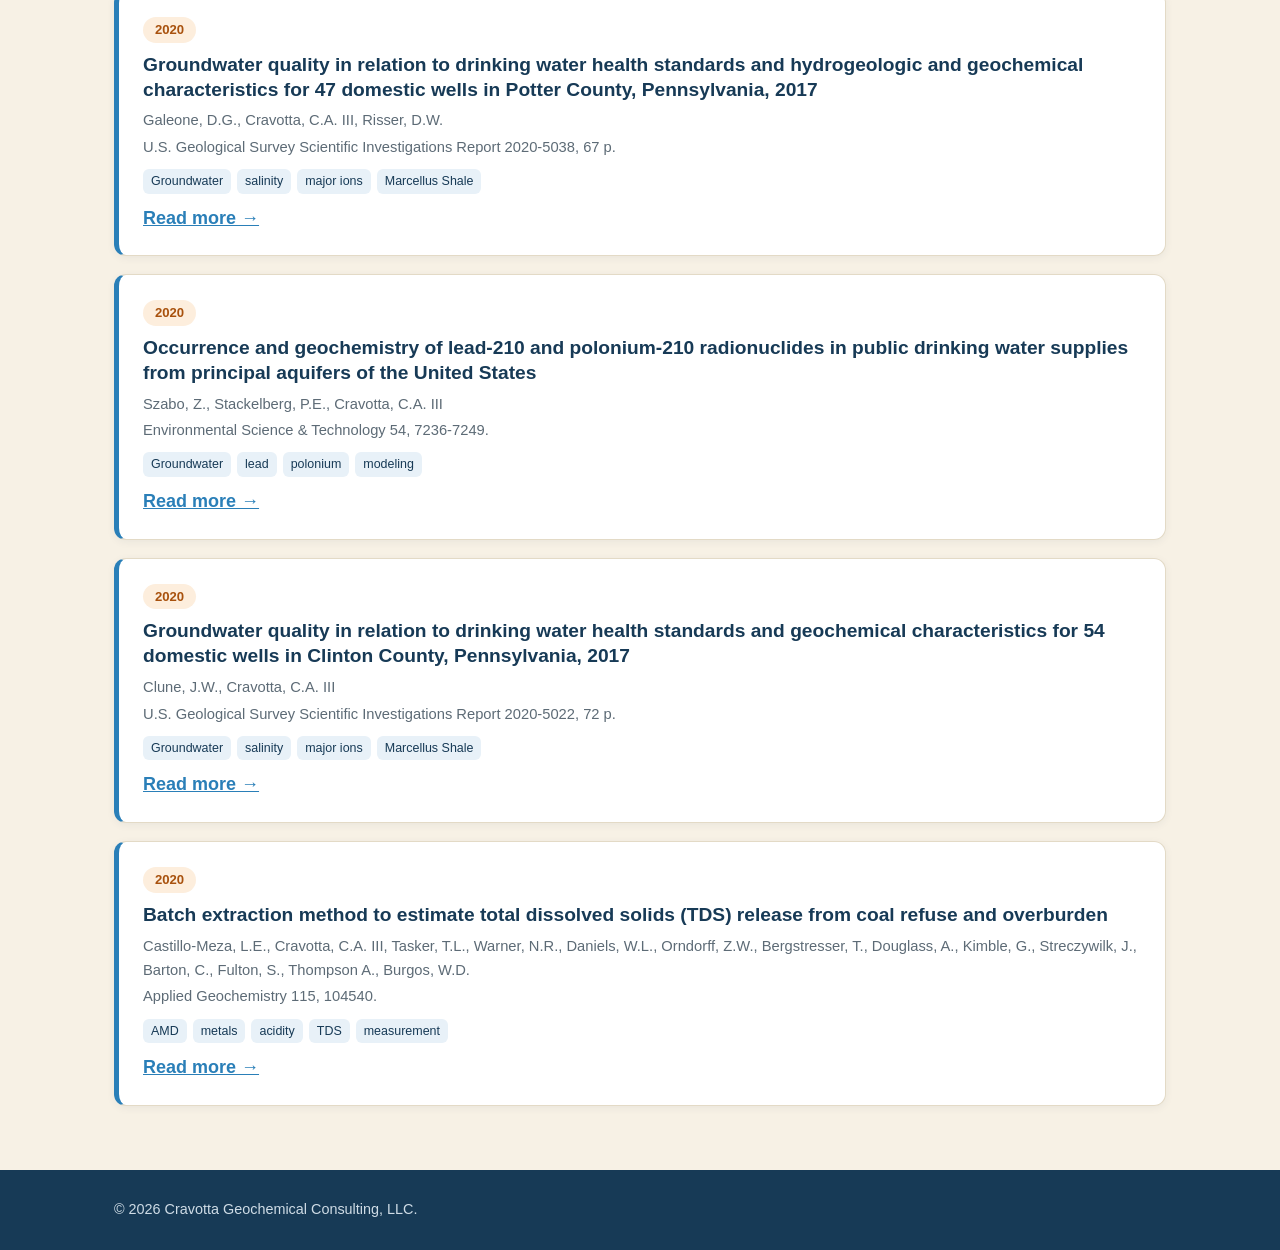
==== commit 482c0465: "Add files via upload" ====
--- a/news.html
+++ b/news.html
@@ -1,127 +1,52 @@
 <!DOCTYPE html>
 <html lang="en">
 <head>
-    <meta charset="UTF-8">
-    <meta name="viewport" content="width=device-width, initial-scale=1.0">
-    <title>CGC</title>
-    <link rel="stylesheet" href="static/style.css">
-    <script src="https://cdn.sheetjs.com/xlsx-latest/package/dist/xlsx.full.min.js"></script>
+<meta charset="UTF-8">
+<meta name="viewport" content="width=device-width, initial-scale=1.0">
+<title>Publications | Cravotta Geochemical Consulting</title>
+<meta name="description" content="Publications and reports by Dr. Charles A. Cravotta III.">
+<link rel="icon" href="static/logo.jpg">
+<link rel="stylesheet" href="static/style.css">
 </head>
-
-<main>
-    <body>
-        <header class="header">
-            <div class="title-area">
-                <img src="static/logo.jpg" class="logo">
-                <h1>Cravotta Geochemical Consulting</h1>
-            </div>
-        
-            <nav>
-                <a href="index.html">Biography</a>
-                <a href="software.html">Software</a>
-                <a href="projects.html">Projects</a>
-                <a href="news.html">News</a>
-            </nav>
-        </header>
-
-        <h1>Recent Publications</h1>
-
-        <input
-            type="text"
-            id="search"
-            placeholder="Search title, date, summary..."
-            style="margin-bottom: 16px; width: 300px;"
-        >
-            <div id="container"></div>
-        
-        <script>
-            let allRows = [];
-            
-            fetch("static/Cravotta_biblio.xlsx")
-            .then(response => response.arrayBuffer())
-            .then(data => {
-                const workbook = XLSX.read(data, { type: "array" });
-
-                // choose sheet by name
-                const sheetName = "CGC_news";   // ← change this to your sheet tab name
-                const sheet = workbook.Sheets[sheetName];
-
-                allRows = XLSX.utils.sheet_to_json(sheet).filter(r => r.Title);
-
-                render(allRows);
-            });
-            
-            
-            document.getElementById("search").addEventListener("input", function () {
-                const words = this.value.toLowerCase().split(/\s+/).filter(Boolean);
-            
-                const filtered = allRows.filter(row => {
-                    const searchableText = `
-                    ${row.Title}
-                    ${row.Date}
-                    ${row.Keywords}
-                    ${row.Authors}
-                    ${row.Publisher}
-                    ${row.Link}
-                    `.toLowerCase();
-            
-                    return words.every(word => searchableText.includes(word));
-                });
-            
-                render(filtered);
-            });
-            
-            
-            function render(rows) {
-                const container = document.getElementById("container");
-                container.innerHTML = "";
-            
-                rows.forEach(row => {
-                    const card = document.createElement("div");
-                    card.className = "newscard";
-            
-                    const title = document.createElement("div");
-                    title.className = "newstitle";
-                    title.textContent = row.Title;
-            
-                    const date = document.createElement("div");
-                    date.className = "date";
-                    date.textContent = row.Date;
-            
-                    const summary = document.createElement("div");
-                    summary.className = "summary";
-                    summary.textContent = row.Summary;
-
-                    const keywords = document.createElement("div");
-                    keywords.className = "keywords";
-                    keywords.textContent = "Keywords: " + row.Keywords;
-            
-                    const authors = document.createElement("div");
-                    authors.className = "authors";
-                    authors.textContent = "Authors: " + row.Authors;
-            
-                    const publisher = document.createElement("div");
-                    publisher.className = "publisher";
-                    publisher.textContent = "By: " + row.Publisher;
-
-                    const link = document.createElement("a");
-                    link.className = "newslink";
-                    link.href = row.Link;
-                    link.textContent = "Read more";
-                    link.target = "_blank";
-            
-                    card.appendChild(title);
-                    card.appendChild(date);
-                    card.appendChild(summary);
-                    card.appendChild(authors);
-                    card.appendChild(publisher);
-                    card.appendChild(link);
-            
-                    container.appendChild(card);
-                });
-            }
-        </script>
-
-
-    </body>
+<body>
+<header class="site-header"><div class="wrap">
+  <a class="brand" href="index.html"><img src="static/logo.jpg" alt="CGC logo"><span>Cravotta Geochemical Consulting, LLC<small>Independent environmental &amp; water-quality consulting</small></span></a>
+  <nav aria-label="Main"><ul><li><a href="index.html">About</a></li><li><a href="projects.html">Projects</a></li><li><a href="news.html" aria-current="page">Publications</a></li><li><a href="software.html">Software</a></li></ul></nav>
+</div></header>
+<section class="hero page-hero"><div class="wrap"><h1>Publications &amp; Reports</h1><p>Recent papers, reports, and manuscripts. Search by title, author, topic, or year.</p></div></section>
+<main class="wrap">
+  <div class="toolbar"><input class="search" id="search" type="search" placeholder="Search title, author, keyword, year&hellip;" aria-label="Search publications"><span class="count" id="count"></span></div>
+  <div class="list" id="container"><p class="empty">Loading&hellip;</p></div>
 </main>
+<footer><div class="wrap">&copy; <span id="yr"></span> Cravotta Geochemical Consulting, LLC. <!-- TODO: add contact email --></div></footer>
+<script>document.getElementById("yr").textContent=new Date().getFullYear();</script>
+<script src="static/data.js"></script>
+<script src="static/config.js"></script>
+<script src="static/loader.js"></script>
+<script>
+let allRows=[];
+const clean=v=>{ if(v===undefined||v===null) return ""; const s=String(v).trim(); return (s==="0"||s==="undefined")?"":s; };
+loadRows(SITE_CONFIG.publicationsCsv, window.NEWS_DATA, "title").then(rows=>{allRows=rows; render(allRows);});
+document.getElementById("search").addEventListener("input",function(){
+  const words=this.value.toLowerCase().split(/\s+/).filter(Boolean);
+  render(allRows.filter(r=>{const t=Object.values(r).join(" ").toLowerCase();return words.every(w=>t.includes(w));}));
+});
+function el(tag,cls,text){const e=document.createElement(tag); if(cls)e.className=cls; if(text)e.textContent=text; return e;}
+function render(rows){
+  const c=document.getElementById("container"); c.innerHTML="";
+  document.getElementById("count").textContent=rows.length+" result"+(rows.length===1?"":"s");
+  if(!rows.length){c.appendChild(el("p","empty","No matches found."));return;}
+  rows.forEach(r=>{
+    const card=el("article","card");
+    if(r.date) card.appendChild(el("span","badge",r.date));
+    card.appendChild(el("h3","",r.title));
+    if(r.authors) card.appendChild(el("p","meta",r.authors));
+    if(r.publisher) card.appendChild(el("p","meta",r.publisher));
+    if(r.keywords){const t=el("div","tags"); r.keywords.split(",").forEach(k=>{if(k.trim())t.appendChild(el("span","tag",k.trim()));}); card.appendChild(t);}
+    if(r.link && /^https?:/i.test(r.link)){const a=el("a","more","Read more →"); a.href=r.link; a.target="_blank"; a.rel="noopener"; card.appendChild(a);}
+    c.appendChild(card);
+  });
+}
+</script>
+</body>
+</html>
--- a/static/style.css
+++ b/static/style.css
@@ -1,300 +1,80 @@
-.center {
-  margin:auto;
-  text-align: center;
+:root{
+  --navy:#173a56; --blue:#2a7fb8; --orange:#e8741f; --sand:#f7f1e5;
+  --ink:#1f2a33; --muted:#5d6b76; --card:#ffffff; --line:#e3dac6;
+  --radius:12px; --max:1100px;
 }
+*{box-sizing:border-box}
+html{scroll-behavior:smooth}
+body{
+  margin:0; color:var(--ink); background:var(--sand); line-height:1.65; font-size:18px;
+  font-family:"Public Sans",-apple-system,BlinkMacSystemFont,"Segoe UI",Roboto,Helvetica,Arial,sans-serif;
+}
+a{color:var(--blue)}
+.wrap{max-width:var(--max); margin:0 auto; padding:0 24px}
 
-.pages {
-  margin:auto;
-  text-align: center;
+/* Header */
+.site-header{background:#fff; border-bottom:4px solid var(--orange); position:sticky; top:0; z-index:10}
+.site-header .wrap{display:flex; align-items:center; gap:20px; padding-top:12px; padding-bottom:12px; flex-wrap:wrap}
+.brand{display:flex; align-items:center; gap:14px; text-decoration:none; color:var(--navy); margin-right:auto}
+.brand img{height:52px; width:auto; display:block}
+.brand span{font-weight:700; font-size:1.05rem; line-height:1.2}
+.brand small{display:block; font-weight:400; color:var(--muted); font-size:.8rem}
+nav ul{list-style:none; margin:0; padding:0; display:flex; gap:6px; flex-wrap:wrap}
+nav a{display:block; padding:8px 16px; border-radius:999px; text-decoration:none; color:var(--navy); font-weight:600; font-size:.95rem; transition:background .2s,color .2s}
+nav a:hover{background:#e8f1f8}
+nav a[aria-current="page"]{background:var(--navy); color:#fff}
+
+/* Hero */
+.hero{background:linear-gradient(135deg,var(--navy),#245f8a); color:#fff; padding:56px 0 64px}
+.hero h1{margin:0 0 8px; font-size:clamp(1.9rem,4.5vw,3rem); line-height:1.15}
+.hero p{margin:0; font-size:1.15rem; max-width:680px; opacity:.92}
+.page-hero{padding:36px 0 40px}
+.page-hero h1{font-size:clamp(1.6rem,3.5vw,2.3rem)}
+
+/* About */
+.about{display:grid; grid-template-columns:300px 1fr; gap:48px; padding:56px 0 24px; align-items:start}
+.portrait{width:100%; aspect-ratio:4/5; object-fit:cover; object-position:50% 25%; border-radius:var(--radius); box-shadow:0 10px 30px rgba(23,58,86,.18); border:6px solid #fff}
+.about h2{margin-top:0; color:var(--navy)}
+.about p{margin:0 0 1em}
+.facts{display:flex; flex-wrap:wrap; gap:10px; margin:20px 0 0; padding:0; list-style:none}
+.facts li{background:#fff; border:1px solid var(--line); border-radius:999px; padding:6px 14px; font-size:.9rem; color:var(--navy); font-weight:600}
+
+/* Buttons / CTA */
+.btn{display:inline-block; padding:12px 22px; border-radius:var(--radius); background:var(--orange); color:#fff; text-decoration:none; font-weight:700; transition:transform .15s, background .2s}
+.btn:hover{background:#c85f12; transform:translateY(-1px)}
+.btn.secondary{background:#fff; color:var(--navy); border:2px solid var(--navy)}
+.btn.secondary:hover{background:var(--navy); color:#fff}
+.cta{display:flex; gap:14px; flex-wrap:wrap; padding:8px 0 64px}
+
+/* Search + cards */
+.toolbar{display:flex; gap:16px; align-items:center; flex-wrap:wrap; margin:32px 0 20px}
+.search{flex:1; min-width:240px; max-width:420px; padding:12px 16px; font-size:1rem; border:2px solid var(--line); border-radius:var(--radius); background:#fff; font-family:inherit}
+.search:focus{outline:none; border-color:var(--blue)}
+.count{color:var(--muted); font-size:.95rem}
+.grid{display:grid; grid-template-columns:repeat(auto-fill,minmax(320px,1fr)); gap:20px; padding-bottom:64px}
+.list{display:grid; gap:18px; padding-bottom:64px}
+.card{background:var(--card); border:1px solid var(--line); border-left:5px solid var(--blue); border-radius:var(--radius); padding:22px 24px; box-shadow:0 2px 8px rgba(23,58,86,.06)}
+.card h3{margin:0 0 6px; font-size:1.2rem; line-height:1.3; color:var(--navy)}
+.meta{color:var(--muted); font-size:.92rem; margin:2px 0}
+.badge{display:inline-block; background:#fdeedd; color:#a8510d; border-radius:999px; padding:2px 12px; font-size:.82rem; font-weight:700; margin-bottom:10px}
+.tags{display:flex; flex-wrap:wrap; gap:6px; margin-top:10px}
+.tag{background:#e8f1f8; color:var(--navy); border-radius:6px; padding:2px 8px; font-size:.78rem}
+.card a.more{display:inline-block; margin-top:10px; font-weight:700}
+.empty{padding:40px 0; color:var(--muted)}
+
+/* Software */
+.software-card{display:flex; gap:24px; align-items:center; justify-content:space-between; flex-wrap:wrap; margin:40px 0 64px}
+.software-card h2{margin:0 0 6px; color:var(--navy)}
+.software-card p{margin:0; color:var(--muted); max-width:620px}
+
+/* Footer */
+footer{background:var(--navy); color:#cfdce6; padding:28px 0; font-size:.9rem}
+footer a{color:#fff}
+
+@media (max-width:800px){
+  body{font-size:17px}
+  .about{grid-template-columns:1fr; gap:24px; padding-top:32px}
+  .portrait{max-width:280px; margin:0 auto; display:block}
+  .brand span small{display:none}
+  .site-header{position:static}
 }
-body {
-  font-family:
-      -apple-system,
-      BlinkMacSystemFont,
-      "Segoe UI",
-      Roboto,
-      Helvetica,
-      Arial,
-      sans-serif;
-
-  line-height: 1.6;
-  background-color: #fde6cc;
-}
-
-h1 {
-  font-size: 2.2rem;
-  margin-bottom: 5px;
-}
-
-h2 {
-  margin-top: 40px;
-}
-
-nav {
-  margin-top: 10px;
-  display: flex;
-  gap: 50px;
-}
-
-nav a {
-  text-decoration: none;
-  font-weight: 500;
-  color: #444;
-}
-
-nav a:hover {
-  color: #cc6600;
-}
-
-
-.header {
-  display: flex;
-  align-items: center;
-  justify-content: space-between;
-  flex-direction: column;
-  padding: 20px 40px;
-  background-color: #f7eddf;
-  border-bottom: 1px solid rgba(0,0,0,0.08);
-  margin-bottom: 5%;
-}
-
-.title-area {
-  display: flex;
-  align-items: center;
-  gap: 30px;
-}
-
-.title-area h1 {
-  white-space: nowrap;
-}
-
-/* ----- Logo ----- */
-.logo {
-  grid-column: 1;
-  grid-row: 1;
-  max-height: 120px; 
-  width: auto;
-}
-
-main {
-  max-width: 900px;
-  margin: auto;
-  padding: 30px;
-  background-color: #fff6ea;
-  border-radius: 12px;
-}
-
-/* ----- Title ----- */
-.title {
-  grid-column: 2;
-  grid-row: 1;
-  font-size: clamp(24px, 5vw, 50px); /* scales with screen */
-  font-weight: bold;
-  max-width: 600px;          /* prevents overflowing */
-  margin: 0 auto;
-  text-align: center;
-  word-break: break-word;     /* wrap long titles */
-}
-
-/* ----- Buttons ----- */
-.pages {
-  grid-column: 3;
-  grid-row: 1;
-  display: flex;
-  gap: 10px;
-  justify-content: flex-end;
-}
-
-
-a.button {
-  padding: 2px 12px;
-  border: 1px outset buttonborder;
-  border-radius: 3px;
-  color: buttontext;
-  background-color: buttonface;
-  text-decoration: none;
-  font-size: 20px;
-  /* margin-left: .5%;
-  margin-right: .5%; */
-  background-color: lightblue;
-  font-family: Public Sans Web, -apple-system, BlinkMacSystemFont, Segoe UI, Roboto, Helvetica, Arial, sans-serif, Apple Color Emoji, Segoe UI Emoji, Segoe UI Symbol;
-
-}
-
-a.button:hover {
-  color: black;
-  background-color: rgb(104, 149, 163);
-  border-color: rgb(104, 149, 163);
-  transition: 0.35s;
-}
-
-
-.bio-layout {
-  display: flex;
-  gap: 40px;
-  align-items: flex-start;
-}
-
-.profile-sidebar {
-  width: 340px;
-  text-align: center;
-}
-
-.profile-photo {
-  width: 100%;
-  border-radius: 10px;
-}
-
-.profile-links {
-  margin-top: 15px;
-  display: flex;
-  flex-direction: column;
-  gap: 8px;
-}
-
-.profile-links a {
-  text-decoration: none;
-  font-weight: 500;
-  color: #cc6600;
-}
-
-.bio-text {
-  max-width: 650px;
-}
-
-
-
-.card {
-  background: white;
-  border-radius: 12px;
-  padding: 20px;
-  margin-bottom: 20px;
-  box-shadow: 0 3px 8px rgba(0,0,0,0.05);
-}
-
-
-
-#container {
-  display: grid;
-  grid-template-columns: repeat(auto-fit, minmax(280px, 1fr));
-  gap: 18px;
-  margin-top: 20px;
-}
-
-.newscard {
-  background: white;
-  border-radius: 12px;
-  padding: 16px;
-  box-shadow: 0 3px 10px rgba(0,0,0,0.06);
-  display: flex;
-  flex-direction: column;
-  gap: 8px;
-  transition: transform 0.15s ease, box-shadow 0.15s ease;
-}
-
-.newscard:hover {
-  transform: translateY(-3px);
-  box-shadow: 0 6px 16px rgba(0,0,0,0.10);
-}
-
-.newslink {
-  margin-top: auto;
-  text-decoration: none;
-  font-weight: 500;
-  color: #cc6600;
-}
-
-.newslink:hover {
-  text-decoration: underline;
-}
-
-.newstitle {
-  font-weight: 600;
-  font-size: 1.05rem;
-}
-
-.date {
-  font-size: 0.85rem;
-  color: #777;
-}
-
-.summary {
-  color: #333;
-  line-height: 1.4;
-}
-
-.keywords,
-.authors,
-.publisher {
-  font-size: 0.85rem;
-  color: #555;
-}
-
-#projectcontatiner {
-  display: grid;
-  grid-template-columns: repeat(auto-fit, minmax(280px, 1fr));
-  gap: 18px;
-  margin-top: 20px;
-}
-
-.projectscard {
-  background: white;
-  border-radius: 12px;
-  padding: 16px;
-  box-shadow: 0 3px 10px rgba(0,0,0,0.06);
-  display: flex;
-  flex-direction: column;
-  gap: 8px;
-  transition: transform 0.15s ease, box-shadow 0.15s ease;
-}
-
-.projectscard:hover {
-  transform: translateY(-3px);
-  box-shadow: 0 6px 16px rgba(0,0,0,0.10);
-}
-
-.topic {
-  font-weight: 600;
-  font-size: 1.05rem;
-}
-
-.year {
-  font-size: 0.85rem;
-  color: #777;
-}
-
-.role,
-.client {
-  font-size: 0.85rem;
-  color: #555;
-}
-
-/* ----- Responsive for Small Screens ----- */
-@media (max-width: 700px) {
-
-  .header {
-      flex-direction: column;
-      align-items: flex-start;
-      gap: 10px;
-  }
-
-  nav {
-      display: flex;
-      flex-wrap: wrap;
-      gap: 10px;
-  }
-
-  .bio-layout {
-    flex-direction: column;
-    align-items: center;
-  }
-
-  .bio-text {
-      text-align: left;
-  }
-
-  .profile-sidebar {
-    width: 220px;
-}
-
-}
